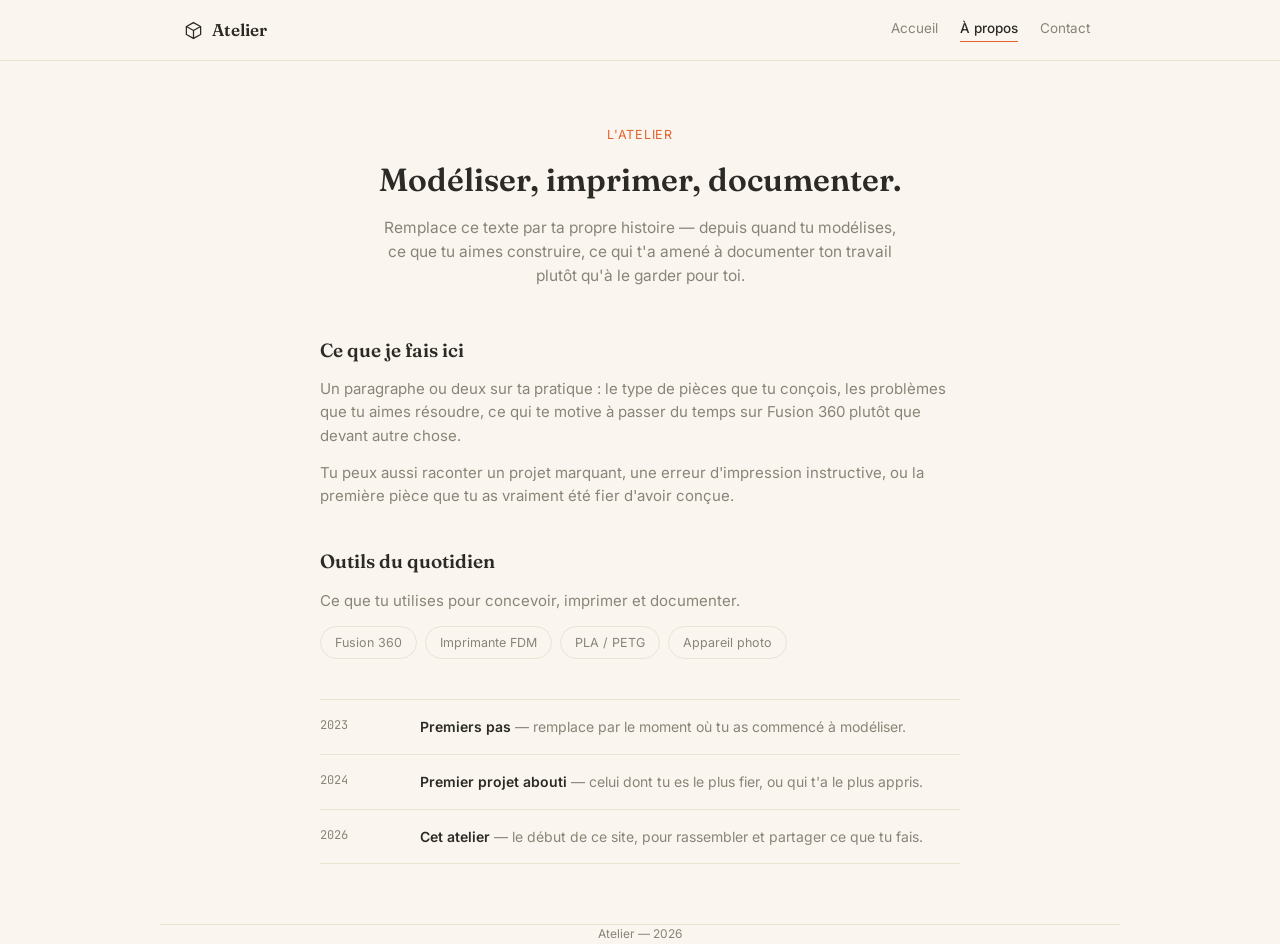
==== apropos.html @ 9c04a0ee "Add files via upload" ====
<!DOCTYPE html>
<html lang="fr">
<head>
<meta charset="UTF-8">
<meta name="viewport" content="width=device-width, initial-scale=1.0">
<meta name="description" content="À propos de l'atelier — modélisation 3D, impression et photo.">
<link rel="icon" href="data:image/svg+xml,%3Csvg xmlns='http://www.w3.org/2000/svg' viewBox='0 0 24 24'%3E%3Cpath fill='none' stroke='%232B2A26' stroke-width='1.8' d='M12 2 L21 7 L21 17 L12 22 L3 17 L3 7 Z M12 22 L12 12 M12 12 L21 7 M12 12 L3 7'/%3E%3C/svg%3E">
<title>À propos — Atelier</title>
<link rel="preconnect" href="https://fonts.googleapis.com">
<link rel="preconnect" href="https://fonts.gstatic.com" crossorigin>
<link href="https://fonts.googleapis.com/css2?family=Fraunces:opsz,wght@9..144,500;9..144,600&family=Inter:wght@400;500;600&family=JetBrains+Mono:wght@400;500&display=swap" rel="stylesheet">
<link rel="stylesheet" href="styles.css">
</head>
<body>

<header>
  <div class="wrap nav-row">
    <a href="index.html" class="logo">
      <svg viewBox="0 0 24 24"><path d="M12 2 L21 7 L21 17 L12 22 L3 17 L3 7 Z"/><path d="M12 22 L12 12 M12 12 L21 7 M12 12 L3 7"/></svg>
      <span>Atelier</span>
    </a>
    <div style="display:flex; align-items:center;">
      <div class="nav-links">
        <a href="index.html">Accueil</a>
        <a href="apropos.html" class="active">À propos</a>
        <a href="contact.html">Contact</a>
      </div>
    </div>
  </div>
</header>

<main>
  <section class="page-hero wrap">
    <p class="eyebrow">L'atelier</p>
    <h1>Modéliser, imprimer, documenter.</h1>
    <p class="lede">Remplace ce texte par ta propre histoire — depuis quand tu modélises, ce que tu aimes construire, ce qui t'a amené à documenter ton travail plutôt qu'à le garder pour toi.</p>
  </section>

  <section class="wrap">
    <div class="about-block">
      <h2>Ce que je fais ici</h2>
      <p>Un paragraphe ou deux sur ta pratique : le type de pièces que tu conçois, les problèmes que tu aimes résoudre, ce qui te motive à passer du temps sur Fusion 360 plutôt que devant autre chose.</p>
      <p>Tu peux aussi raconter un projet marquant, une erreur d'impression instructive, ou la première pièce que tu as vraiment été fier d'avoir conçue.</p>
    </div>

    <div class="about-block">
      <h2>Outils du quotidien</h2>
      <p>Ce que tu utilises pour concevoir, imprimer et documenter.</p>
      <div class="tool-pills">
        <span>Fusion 360</span>
        <span>Imprimante FDM</span>
        <span>PLA / PETG</span>
        <span>Appareil photo</span>
      </div>
    </div>
  </section>

  <div class="timeline">
    <div class="timeline-row">
      <div class="t-date mono">2023</div>
      <div class="t-text"><strong>Premiers pas</strong> — remplace par le moment où tu as commencé à modéliser.</div>
    </div>
    <div class="timeline-row">
      <div class="t-date mono">2024</div>
      <div class="t-text"><strong>Premier projet abouti</strong> — celui dont tu es le plus fier, ou qui t'a le plus appris.</div>
    </div>
    <div class="timeline-row">
      <div class="t-date mono">2026</div>
      <div class="t-text"><strong>Cet atelier</strong> — le début de ce site, pour rassembler et partager ce que tu fais.</div>
    </div>
  </div>

  <footer class="wrap"><p>Atelier — 2026</p></footer>
</main>

</body>
</html>
---- styles.css ----
:root{
  --paper:#FAF6EF; --card:#FFFFFF; --ink:#2B2A26; --ink-soft:#8A8377;
  --line:#EAE3D4; --accent:#E4602E; --accent-soft:#FBE3D6;
  --radius:14px; --maxw:960px; --green:#1B7A3D; --red:#C0392B;
}
*{box-sizing:border-box; margin:0; padding:0;}
html{scroll-behavior:smooth;}
body{background:var(--paper); color:var(--ink); font-family:'Inter', sans-serif; line-height:1.55; -webkit-font-smoothing:antialiased;}
a{color:inherit;} ::selection{background:var(--accent); color:#fff;}
.wrap{max-width:var(--maxw); margin:0 auto; padding:0 24px;}
.mono{font-family:'JetBrains Mono', monospace;}
button{font-family:inherit;}
svg.icon{width:18px; height:18px; stroke:currentColor; fill:none; stroke-width:1.8; stroke-linecap:round; stroke-linejoin:round;}

/* ---------- top bar ---------- */
header{position:sticky; top:0; z-index:30; background:rgba(250,246,239,0.9); backdrop-filter:blur(6px); border-bottom:1px solid var(--line);}
.nav-row{display:flex; align-items:center; justify-content:space-between; gap:16px; height:60px;}
.logo{display:flex; align-items:center; gap:9px; text-decoration:none;}
.logo svg{width:19px; height:19px; stroke:var(--ink); fill:none; stroke-width:1.6;}
.logo span{font-family:'Fraunces', serif; font-weight:600; font-size:17px;}
.nav-links{display:flex; align-items:center; gap:22px; margin-right:6px;}
.nav-links a{font-size:13.5px; color:var(--ink-soft); text-decoration:none; padding-bottom:2px; border-bottom:1.5px solid transparent;}
.nav-links a:hover{color:var(--accent);}
.nav-links a.active{color:var(--ink); border-color:var(--accent); font-weight:500;}
.header-actions{display:flex; align-items:center; gap:8px;}
.icon-btn{width:35px; height:35px; border-radius:50%; border:1px solid var(--line); background:var(--card); display:flex; align-items:center; justify-content:center; cursor:pointer; color:var(--ink-soft); transition:.15s; flex-shrink:0;}
.icon-btn:hover{border-color:var(--accent); color:var(--accent);}
.icon-btn.filled{background:var(--ink); border-color:var(--ink); color:#fff;}
.icon-btn.filled:hover{background:var(--accent); border-color:var(--accent);}
@media (max-width:560px){ .nav-links a{display:none;} }

/* ---------- hero (accueil + pages) ---------- */
.hero{padding:64px 0 40px; text-align:center;}
h1{font-family:'Fraunces', serif; font-weight:600; font-size:clamp(24px,3.6vw,32px); line-height:1.35; max-width:32ch; margin:0 auto 30px; color:var(--ink);}
.page-hero{padding:64px 0 8px; text-align:center;}
.page-hero .eyebrow{font-size:12.5px; letter-spacing:.06em; text-transform:uppercase; color:var(--accent); margin-bottom:14px;}
.page-hero h1{margin-bottom:14px;}
.page-hero p.lede{color:var(--ink-soft); font-size:15.5px; max-width:52ch; margin:0 auto; padding-bottom:40px;}

.search-box{max-width:540px; margin:0 auto;}
.search-field{display:flex; align-items:center; gap:10px; background:var(--card); border:1.5px solid var(--ink); border-radius:999px; padding:6px 8px 6px 20px; box-shadow:0 2px 0 var(--line);}
.search-field svg{stroke:var(--ink-soft); flex-shrink:0;}
.search-field input{flex:1; border:none; background:none; outline:none; font-family:'Inter',sans-serif; font-size:15px; color:var(--ink); padding:13px 0;}
.search-field input::placeholder{color:#B7AFA0;}
.search-field button.go{font-weight:600; font-size:14px; background:var(--accent); color:#fff; border:none; border-radius:999px; padding:12px 20px; cursor:pointer; transition:.15s; white-space:nowrap;}
.search-field button.go:hover{filter:brightness(1.06);}
.kbd-hint{font-size:11.5px; color:#B7AFA0; margin-top:12px;}
.kbd-hint kbd{border:1px solid var(--line); border-radius:4px; padding:1px 6px; font-family:'JetBrains Mono',monospace;}
.code-link{font-size:12.5px; color:var(--ink-soft); background:none; border:none; cursor:pointer; margin-top:10px; text-decoration:underline; text-underline-offset:2px;}
.code-link:hover{color:var(--accent);}
.access-banner{max-width:540px; margin:16px auto 0; background:var(--accent-soft); border-radius:10px; padding:10px 16px; font-size:12.5px; color:#9A3E17; display:none; align-items:center; justify-content:space-between; gap:10px;}
.access-banner.show{display:flex;}
.access-banner button{background:none; border:none; color:#9A3E17; text-decoration:underline; cursor:pointer; font-size:12px;}

.filter-row{display:flex; gap:18px; justify-content:center; flex-wrap:wrap; margin-top:22px;}
.filter-row button{background:none; border:none; font-size:13px; color:var(--ink-soft); cursor:pointer; padding-bottom:2px; border-bottom:1.5px solid transparent;}
.filter-row button:hover, .filter-row button.active{color:var(--ink); border-color:var(--accent);}

section{padding:32px 0;}
.results-head{display:flex; align-items:center; justify-content:space-between; gap:16px; margin-bottom:22px; flex-wrap:wrap;}
.results-head h2{font-family:'Fraunces', serif; font-weight:600; font-size:18px; color:var(--ink-soft);}
.reset-link{font-size:13px; color:var(--accent); text-decoration:none; background:none; border:none; cursor:pointer;}
.status-line, .empty-line{font-size:13.5px; color:var(--ink-soft); text-align:center; padding:24px 0; display:none;}
.status-line.show, .empty-line.show{display:block;}
.status-line .dots::after{content:''; animation:dots 1.2s steps(4,end) infinite;}
@keyframes dots{0%{content:'';} 25%{content:'.';} 50%{content:'..';} 75%{content:'...';} 100%{content:'';}}

/* ---------- cartes projet (public) ---------- */
.grid{display:grid; grid-template-columns:repeat(2, 1fr); gap:18px;}
.card{position:relative; background:var(--card); border:1px solid var(--line); border-radius:var(--radius); overflow:hidden; opacity:0; transform:translateY(8px); animation:cardIn .4s ease forwards; transition:box-shadow .2s, border-color .2s;}
@keyframes cardIn{to{opacity:1; transform:translateY(0);}}
.card:hover{box-shadow:0 6px 18px rgba(43,42,38,0.07); border-color:#DCD3BF;}
.card-visual{aspect-ratio:16/10; background:var(--accent-soft); display:flex; align-items:center; justify-content:center; position:relative;}
.card-visual img{width:100%; height:100%; object-fit:cover;}
.card-visual svg{width:30%; height:30%; stroke:#9A3E17; stroke-width:1.3;}
.card-badge{position:absolute; top:10px; left:10px; display:flex; align-items:center; gap:4px; font-size:10.5px; background:rgba(255,255,255,0.92); color:#9A3E17; padding:4px 9px; border-radius:999px;}
.card-badge svg{width:11px; height:11px;}
.card-body{padding:16px 18px 18px;}
.card-body h3{font-family:'Fraunces', serif; font-weight:600; font-size:16px; margin-bottom:4px;}
.card-cat{font-size:11px; color:var(--ink-soft); text-transform:uppercase; letter-spacing:.04em;}
.card p.desc{font-size:13.5px; color:var(--ink-soft); margin:8px 0 12px;}
.card-tags{display:flex; flex-wrap:wrap; gap:6px; margin-bottom:10px;}
.card-tags .tag{font-size:11px; color:var(--ink-soft); border:1px solid var(--line); border-radius:999px; padding:3px 10px; cursor:pointer; background:none;}
.card-tags .tag:hover{border-color:var(--accent); color:var(--accent);}
.card .detail{font-size:11.5px; color:#B7AFA0;}

/* ---------- page à propos ---------- */
.about-block{max-width:640px; margin:0 auto 40px;}
.about-block h2{font-family:'Fraunces', serif; font-weight:600; font-size:19px; margin-bottom:12px;}
.about-block p{color:var(--ink-soft); font-size:15px; margin-bottom:14px;}
.tool-pills{display:flex; flex-wrap:wrap; gap:8px; margin-top:6px;}
.tool-pills span{font-size:12.5px; border:1px solid var(--line); border-radius:999px; padding:6px 14px; color:var(--ink-soft);}
.timeline{max-width:640px; margin:0 auto 60px; border-top:1px solid var(--line);}
.timeline-row{display:flex; gap:20px; padding:16px 0; border-bottom:1px solid var(--line);}
.timeline-row .t-date{width:80px; flex-shrink:0; font-family:'JetBrains Mono',monospace; font-size:12px; color:var(--ink-soft);}
.timeline-row .t-text{font-size:14px; color:var(--ink-soft);}
.timeline-row .t-text strong{color:var(--ink); font-weight:600;}

/* ---------- page contact ---------- */
.contact-hero{text-align:center; padding:20px 0 60px;}
.contact-hero a.mail{font-family:'Fraunces', serif; font-weight:600; font-size:24px; color:var(--accent); text-decoration:none; border-bottom:2px solid var(--accent-soft);}
.contact-hero p{color:var(--ink-soft); margin:14px 0 30px; font-size:14px;}
.social-row{display:flex; gap:12px; justify-content:center; flex-wrap:wrap;}
.social-row a{display:flex; align-items:center; gap:8px; border:1px solid var(--line); border-radius:999px; padding:10px 18px; font-size:13px; text-decoration:none; color:var(--ink-soft); background:var(--card); transition:.15s;}
.social-row a:hover{border-color:var(--accent); color:var(--accent);}
.social-row svg{width:16px; height:16px;}

#contact p{color:var(--ink-soft); margin-bottom:12px;}
#contact a.mail{font-family:'Fraunces', serif; font-weight:600; font-size:18px; color:var(--accent); text-decoration:none; border-bottom:2px solid var(--accent-soft);}
footer{border-top:1px solid var(--line); padding:22px 0; text-align:center;}
footer p{font-size:12px; color:var(--ink-soft);}

/* ---------- petits modals (connexion / code / confirmation) ---------- */
.overlay{position:fixed; inset:0; background:rgba(43,42,38,0.4); display:none; align-items:flex-start; justify-content:center; padding:56px 16px; z-index:60; overflow-y:auto;}
.overlay.open{display:flex;}
.modal{background:var(--card); border-radius:16px; max-width:420px; width:100%; padding:28px 26px; margin-bottom:40px;}
.modal-head{display:flex; align-items:center; justify-content:space-between; margin-bottom:6px;}
.modal h3{font-family:'Fraunces', serif; font-size:18px;}
.modal .sub{font-size:12.5px; color:var(--ink-soft); margin-bottom:20px;}
.field{margin-bottom:13px;}
.field label{display:block; font-size:12.5px; color:var(--ink-soft); margin-bottom:5px;}
.field input, .field textarea, .field select{width:100%; border:1px solid var(--line); border-radius:8px; padding:10px 12px; font-family:'Inter',sans-serif; font-size:14px; background:var(--paper); outline:none;}
.field input:focus, .field textarea:focus{border-color:var(--accent);}
.field textarea{resize:vertical; min-height:56px;}
.field-row{display:grid; grid-template-columns:1fr 1fr; gap:12px;}
.modal-actions{display:flex; gap:10px; margin-top:18px; flex-wrap:wrap; align-items:center;}
.btn-primary{background:var(--accent); color:#fff; border:none; border-radius:8px; padding:11px 18px; font-size:13.5px; font-weight:600; cursor:pointer;}
.btn-primary:disabled{opacity:.6; cursor:default;}
.btn-ghost{background:none; border:1px solid var(--line); border-radius:8px; padding:11px 18px; font-size:13.5px; cursor:pointer; color:var(--ink);}
.btn-danger{background:none; border:1px solid #E4602E44; color:var(--accent); border-radius:8px; padding:11px 14px; font-size:13.5px; cursor:pointer;}
.form-error{font-size:12.5px; color:var(--red); margin-top:8px; display:none;}
.form-error.show{display:block;}
.close-x{background:none; border:none; cursor:pointer; color:var(--ink-soft); padding:4px;}

/* ---------- PANEL D'ADMINISTRATION ---------- */
#admin-panel{position:fixed; inset:0; background:var(--paper); z-index:100; display:none; flex-direction:column;}
#admin-panel.open{display:flex;}
.admin-topbar{display:flex; align-items:center; justify-content:space-between; padding:16px 28px; border-bottom:1px solid var(--line); background:var(--card); flex-shrink:0;}
.admin-topbar h2{font-family:'Fraunces', serif; font-size:19px;}
.admin-tabs{display:flex; gap:4px; padding:0 28px; border-bottom:1px solid var(--line); background:var(--card); flex-shrink:0; overflow-x:auto;}
.admin-tab{padding:13px 16px; font-size:13.5px; color:var(--ink-soft); background:none; border:none; cursor:pointer; border-bottom:2px solid transparent; white-space:nowrap;}
.admin-tab.active{color:var(--ink); border-color:var(--accent); font-weight:600;}
.admin-body{flex:1; overflow-y:auto; padding:28px;}
.admin-view{display:none; max-width:1180px; margin:0 auto;}
.admin-view.active{display:block;}

.dash-stats{display:flex; gap:10px; flex-wrap:wrap; margin-bottom:24px;}
.stat{background:var(--card); border:1px solid var(--line); border-radius:10px; padding:14px 20px; text-align:center; min-width:90px;}
.stat .num{font-family:'Fraunces', serif; font-weight:600; font-size:22px;}
.stat .lbl{font-size:11px; color:var(--ink-soft); text-transform:uppercase; letter-spacing:.03em;}

.proj-toolbar{display:flex; align-items:center; justify-content:space-between; gap:12px; margin-bottom:18px; flex-wrap:wrap;}
.proj-toolbar input{border:1px solid var(--line); border-radius:8px; padding:9px 14px; font-size:13.5px; background:var(--card); outline:none; width:240px; max-width:100%;}

.proj-grid{display:grid; grid-template-columns:repeat(auto-fill, minmax(170px,1fr)); gap:16px;}
.proj-card{border:1px solid var(--line); border-radius:12px; overflow:hidden; cursor:pointer; background:var(--card); transition:.15s; text-align:left;}
.proj-card:hover{box-shadow:0 6px 16px rgba(43,42,38,0.08); border-color:#DCD3BF;}
.proj-card.active{outline:2px solid var(--accent); outline-offset:-1px;}
.proj-card .pc-thumb{aspect-ratio:4/3; background:var(--accent-soft); display:flex; align-items:center; justify-content:center; position:relative;}
.proj-card .pc-thumb img{width:100%; height:100%; object-fit:cover;}
.proj-card .pc-thumb svg{width:26%; height:26%; stroke:#9A3E17; stroke-width:1.3;}
.proj-card .pc-badge{position:absolute; top:8px; left:8px; font-size:9px; background:rgba(255,255,255,0.92); padding:2px 7px; border-radius:999px; color:#9A3E17;}
.proj-card .pc-info{padding:10px 12px;}
.proj-card .pc-title{font-size:12.5px; font-weight:500; white-space:nowrap; overflow:hidden; text-overflow:ellipsis;}
.proj-card .pc-cat{font-size:10.5px; color:var(--ink-soft); margin-top:2px;}
.proj-card.add-new{display:flex; align-items:center; justify-content:center; flex-direction:column; gap:8px; aspect-ratio:auto; min-height:100%; border-style:dashed; color:var(--ink-soft);}
.proj-card.add-new:hover{color:var(--accent); border-color:var(--accent);}
.proj-card.add-new svg{width:22px; height:22px;}
.proj-card.add-new span{font-size:12px;}
.proj-grid-empty{grid-column:1/-1; text-align:center; color:var(--ink-soft); font-size:13px; padding:30px 0;}

/* slide-over panel d'édition */
#proj-panel-backdrop{position:fixed; inset:0; background:rgba(43,42,38,0.32); z-index:105; display:none;}
#proj-panel-backdrop.open{display:block;}
#proj-panel{position:fixed; top:0; right:0; height:100%; width:440px; max-width:94vw; background:var(--card); box-shadow:-10px 0 30px rgba(0,0,0,0.14); transform:translateX(100%); transition:transform .25s ease; z-index:110; display:flex; flex-direction:column;}
#proj-panel.open{transform:translateX(0);}
.pp-head{display:flex; align-items:center; justify-content:space-between; padding:20px 24px; border-bottom:1px solid var(--line); flex-shrink:0;}
.pp-head h3{font-family:'Fraunces', serif; font-size:17px;}
.pp-body{flex:1; overflow-y:auto; padding:22px 24px;}
.pp-foot{padding:16px 24px; border-top:1px solid var(--line); display:flex; gap:10px; flex-wrap:wrap; flex-shrink:0;}

.visibility-choice{display:flex; gap:10px;}
.vis-opt{flex:1; border:1px solid var(--line); border-radius:8px; padding:10px 12px; cursor:pointer; text-align:center; font-size:13px; color:var(--ink-soft);}
.vis-opt.active{border-color:var(--accent); background:var(--accent-soft); color:#9A3E17; font-weight:600;}
.vis-opt input{display:none;}

.dropzone{border:2px dashed var(--line); border-radius:12px; padding:22px; text-align:center; cursor:pointer; color:var(--ink-soft); font-size:12.5px; transition:.15s;}
.dropzone.drag{border-color:var(--accent); background:var(--accent-soft); color:var(--accent);}
.dropzone img{max-width:100%; max-height:180px; border-radius:8px; margin-bottom:8px; display:block; margin-left:auto; margin-right:auto;}
.dropzone .dz-icon{margin-bottom:8px;}
.dropzone .dz-remove{display:inline-block; margin-top:6px; font-size:12px; color:var(--accent); text-decoration:underline;}

.access-form{background:var(--card); border:1px solid var(--line); border-radius:12px; padding:24px; margin-bottom:24px;}
.scope-list{max-height:180px; overflow-y:auto; border:1px solid var(--line); border-radius:8px; padding:10px; margin-top:8px;}
.scope-list label{display:flex; align-items:center; gap:8px; font-size:13px; padding:5px 0; cursor:pointer;}
.codes-table{width:100%; border-collapse:collapse;}
.codes-table th{text-align:left; font-size:11px; text-transform:uppercase; color:var(--ink-soft); padding:8px 10px; border-bottom:1px solid var(--line);}
.codes-table td{padding:10px; border-bottom:1px solid var(--line); font-size:13px;}
.code-pill{font-family:'JetBrains Mono',monospace; background:var(--accent-soft); color:#9A3E17; padding:3px 9px; border-radius:6px; font-size:12.5px;}
.codes-table button{background:none; border:1px solid var(--line); border-radius:6px; padding:5px 10px; font-size:12px; cursor:pointer; color:var(--ink-soft);}
.codes-table button:hover{border-color:var(--accent); color:var(--accent);}

#toast-stack{position:fixed; bottom:20px; right:20px; z-index:120; display:flex; flex-direction:column; gap:8px;}
.toast{background:var(--ink); color:#fff; font-size:13px; padding:11px 16px; border-radius:8px; box-shadow:0 6px 20px rgba(0,0,0,0.18); opacity:0; transform:translateY(8px); animation:toastIn .25s ease forwards;}
.toast.err{background:var(--red);}
.toast.ok{background:var(--green);}
@keyframes toastIn{to{opacity:1; transform:translateY(0);}}

@media (max-width: 620px){
  .grid{grid-template-columns:1fr;}
  .search-field{flex-wrap:wrap; padding:14px; border-radius:18px;}
  .search-field input{width:100%; padding:6px 0;}
  .search-field button.go{width:100%;}
  .field-row{grid-template-columns:1fr;}
  .admin-body{padding:18px;}
  .admin-topbar, .admin-tabs{padding-left:18px; padding-right:18px;}
  #proj-panel{width:100vw; max-width:100vw;}
}
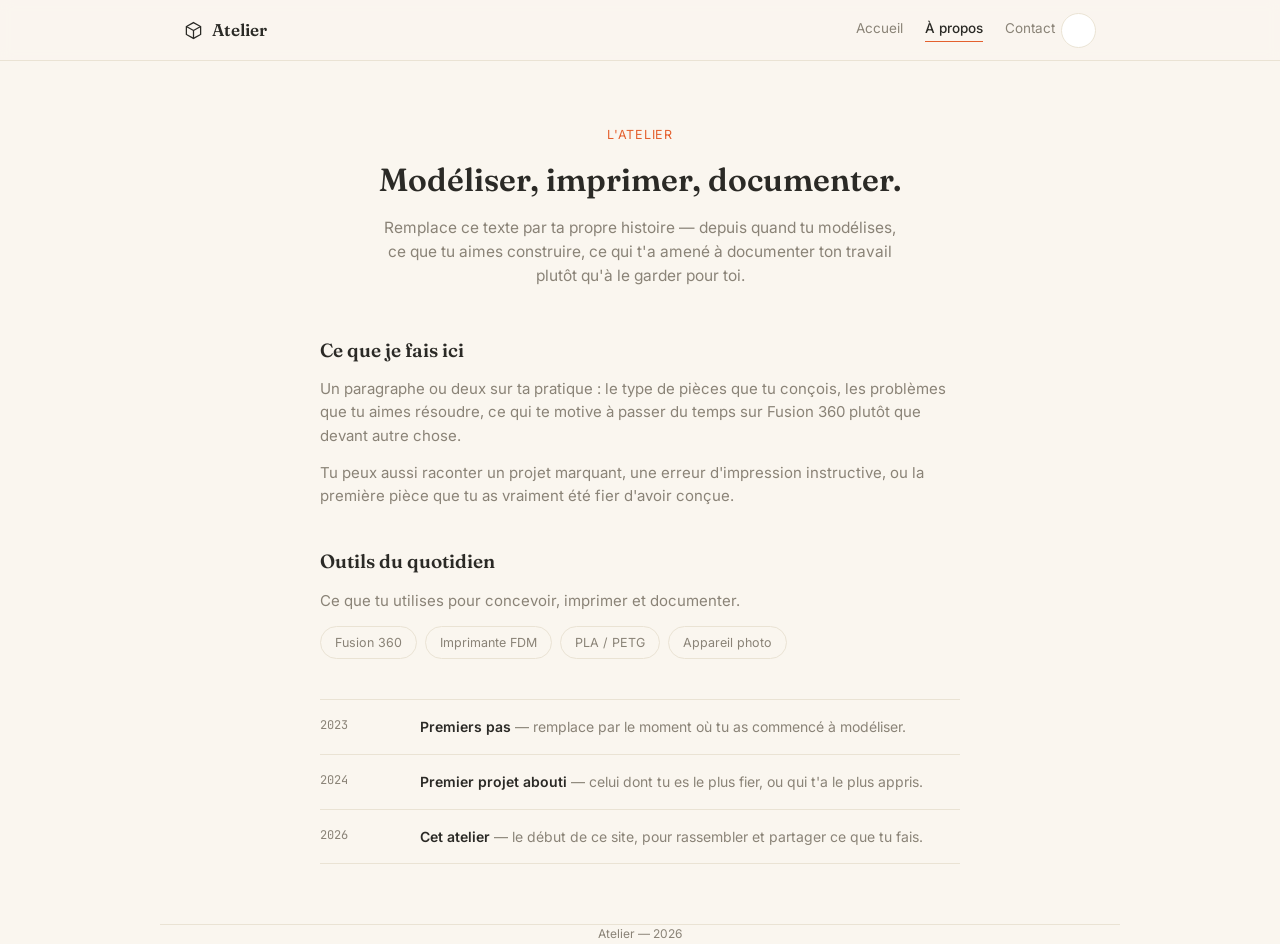
==== commit 42c0938f: "Update apropos.html" ====
--- a/apropos.html
+++ b/apropos.html
@@ -4,12 +4,14 @@
 <meta charset="UTF-8">
 <meta name="viewport" content="width=device-width, initial-scale=1.0">
 <meta name="description" content="À propos de l'atelier — modélisation 3D, impression et photo.">
+<script>(function(){try{var t=localStorage.getItem('theme')||(matchMedia('(prefers-color-scheme: dark)').matches?'dark':'light');document.documentElement.setAttribute('data-theme',t);}catch(e){}})();</script>
 <link rel="icon" href="data:image/svg+xml,%3Csvg xmlns='http://www.w3.org/2000/svg' viewBox='0 0 24 24'%3E%3Cpath fill='none' stroke='%232B2A26' stroke-width='1.8' d='M12 2 L21 7 L21 17 L12 22 L3 17 L3 7 Z M12 22 L12 12 M12 12 L21 7 M12 12 L3 7'/%3E%3C/svg%3E">
 <title>À propos — Atelier</title>
 <link rel="preconnect" href="https://fonts.googleapis.com">
 <link rel="preconnect" href="https://fonts.gstatic.com" crossorigin>
 <link href="https://fonts.googleapis.com/css2?family=Fraunces:opsz,wght@9..144,500;9..144,600&family=Inter:wght@400;500;600&family=JetBrains+Mono:wght@400;500&display=swap" rel="stylesheet">
 <link rel="stylesheet" href="styles.css">
+<script src="theme.js" defer></script>
 </head>
 <body>
 
@@ -25,6 +27,9 @@
         <a href="apropos.html" class="active">À propos</a>
         <a href="contact.html">Contact</a>
       </div>
+      <button class="icon-btn" id="theme-toggle" title="Changer de thème" aria-label="Changer de thème">
+        <svg class="icon" id="theme-icon" viewBox="0 0 24 24"></svg>
+      </button>
     </div>
   </div>
 </header>
--- a/styles.css
+++ b/styles.css
@@ -1,8 +1,17 @@
 :root{
   --paper:#FAF6EF; --card:#FFFFFF; --ink:#2B2A26; --ink-soft:#8A8377;
-  --line:#EAE3D4; --accent:#E4602E; --accent-soft:#FBE3D6;
+  --line:#EAE3D4; --accent:#E4602E; --accent-soft:#FBE3D6; --accent-ink:#9A3E17;
+  --ink-faint:#B7AFA0; --line-strong:#DCD3BF; --surface-strong:#2B2A26;
   --radius:14px; --maxw:960px; --green:#1B7A3D; --red:#C0392B;
+  color-scheme:light;
 }
+:root[data-theme="dark"]{
+  --paper:#1E1C18; --card:#28251F; --ink:#F1ECE1; --ink-soft:#A79E8D;
+  --line:#3B362D; --accent:#F0713C; --accent-soft:#3E2A1C; --accent-ink:#FFB899;
+  --ink-faint:#726B5B; --line-strong:#4A443A; --surface-strong:#F1ECE1;
+  color-scheme:dark;
+}
+:root[data-theme="dark"] .icon-btn.filled{ color:#1E1C18; }
 *{box-sizing:border-box; margin:0; padding:0;}
 html{scroll-behavior:smooth;}
 body{background:var(--paper); color:var(--ink); font-family:'Inter', sans-serif; line-height:1.55; -webkit-font-smoothing:antialiased;}
@@ -13,7 +22,7 @@
 svg.icon{width:18px; height:18px; stroke:currentColor; fill:none; stroke-width:1.8; stroke-linecap:round; stroke-linejoin:round;}
 
 /* ---------- top bar ---------- */
-header{position:sticky; top:0; z-index:30; background:rgba(250,246,239,0.9); backdrop-filter:blur(6px); border-bottom:1px solid var(--line);}
+header{position:sticky; top:0; z-index:30; background:color-mix(in srgb, var(--paper) 90%, transparent); backdrop-filter:blur(6px); border-bottom:1px solid var(--line);}
 .nav-row{display:flex; align-items:center; justify-content:space-between; gap:16px; height:60px;}
 .logo{display:flex; align-items:center; gap:9px; text-decoration:none;}
 .logo svg{width:19px; height:19px; stroke:var(--ink); fill:none; stroke-width:1.6;}
@@ -25,8 +34,8 @@
 .header-actions{display:flex; align-items:center; gap:8px;}
 .icon-btn{width:35px; height:35px; border-radius:50%; border:1px solid var(--line); background:var(--card); display:flex; align-items:center; justify-content:center; cursor:pointer; color:var(--ink-soft); transition:.15s; flex-shrink:0;}
 .icon-btn:hover{border-color:var(--accent); color:var(--accent);}
-.icon-btn.filled{background:var(--ink); border-color:var(--ink); color:#fff;}
-.icon-btn.filled:hover{background:var(--accent); border-color:var(--accent);}
+.icon-btn.filled{background:var(--surface-strong); border-color:var(--surface-strong); color:#fff;}
+.icon-btn.filled:hover{background:var(--accent); border-color:var(--accent); color:#fff;}
 @media (max-width:560px){ .nav-links a{display:none;} }
 
 /* ---------- hero (accueil + pages) ---------- */
@@ -41,16 +50,16 @@
 .search-field{display:flex; align-items:center; gap:10px; background:var(--card); border:1.5px solid var(--ink); border-radius:999px; padding:6px 8px 6px 20px; box-shadow:0 2px 0 var(--line);}
 .search-field svg{stroke:var(--ink-soft); flex-shrink:0;}
 .search-field input{flex:1; border:none; background:none; outline:none; font-family:'Inter',sans-serif; font-size:15px; color:var(--ink); padding:13px 0;}
-.search-field input::placeholder{color:#B7AFA0;}
+.search-field input::placeholder{color:var(--ink-faint);}
 .search-field button.go{font-weight:600; font-size:14px; background:var(--accent); color:#fff; border:none; border-radius:999px; padding:12px 20px; cursor:pointer; transition:.15s; white-space:nowrap;}
 .search-field button.go:hover{filter:brightness(1.06);}
-.kbd-hint{font-size:11.5px; color:#B7AFA0; margin-top:12px;}
+.kbd-hint{font-size:11.5px; color:var(--ink-faint); margin-top:12px;}
 .kbd-hint kbd{border:1px solid var(--line); border-radius:4px; padding:1px 6px; font-family:'JetBrains Mono',monospace;}
 .code-link{font-size:12.5px; color:var(--ink-soft); background:none; border:none; cursor:pointer; margin-top:10px; text-decoration:underline; text-underline-offset:2px;}
 .code-link:hover{color:var(--accent);}
-.access-banner{max-width:540px; margin:16px auto 0; background:var(--accent-soft); border-radius:10px; padding:10px 16px; font-size:12.5px; color:#9A3E17; display:none; align-items:center; justify-content:space-between; gap:10px;}
+.access-banner{max-width:540px; margin:16px auto 0; background:var(--accent-soft); border-radius:10px; padding:10px 16px; font-size:12.5px; color:var(--accent-ink); display:none; align-items:center; justify-content:space-between; gap:10px;}
 .access-banner.show{display:flex;}
-.access-banner button{background:none; border:none; color:#9A3E17; text-decoration:underline; cursor:pointer; font-size:12px;}
+.access-banner button{background:none; border:none; color:var(--accent-ink); text-decoration:underline; cursor:pointer; font-size:12px;}
 
 .filter-row{display:flex; gap:18px; justify-content:center; flex-wrap:wrap; margin-top:22px;}
 .filter-row button{background:none; border:none; font-size:13px; color:var(--ink-soft); cursor:pointer; padding-bottom:2px; border-bottom:1.5px solid transparent;}
@@ -69,10 +78,10 @@
 .grid{display:grid; grid-template-columns:repeat(2, 1fr); gap:18px;}
 .card{position:relative; background:var(--card); border:1px solid var(--line); border-radius:var(--radius); overflow:hidden; opacity:0; transform:translateY(8px); animation:cardIn .4s ease forwards; transition:box-shadow .2s, border-color .2s;}
 @keyframes cardIn{to{opacity:1; transform:translateY(0);}}
-.card:hover{box-shadow:0 6px 18px rgba(43,42,38,0.07); border-color:#DCD3BF;}
+.card:hover{box-shadow:0 6px 18px rgba(43,42,38,0.07); border-color:var(--line-strong);}
 .card-visual{aspect-ratio:16/10; background:var(--accent-soft); display:flex; align-items:center; justify-content:center; position:relative;}
 .card-visual img{width:100%; height:100%; object-fit:cover;}
-.card-visual svg{width:30%; height:30%; stroke:#9A3E17; stroke-width:1.3;}
+.card-visual svg{width:30%; height:30%; stroke:var(--accent-ink); stroke-width:1.3;}
 .card-badge{position:absolute; top:10px; left:10px; display:flex; align-items:center; gap:4px; font-size:10.5px; background:rgba(255,255,255,0.92); color:#9A3E17; padding:4px 9px; border-radius:999px;}
 .card-badge svg{width:11px; height:11px;}
 .card-body{padding:16px 18px 18px;}
@@ -82,7 +91,7 @@
 .card-tags{display:flex; flex-wrap:wrap; gap:6px; margin-bottom:10px;}
 .card-tags .tag{font-size:11px; color:var(--ink-soft); border:1px solid var(--line); border-radius:999px; padding:3px 10px; cursor:pointer; background:none;}
 .card-tags .tag:hover{border-color:var(--accent); color:var(--accent);}
-.card .detail{font-size:11.5px; color:#B7AFA0;}
+.card .detail{font-size:11.5px; color:var(--ink-faint);}
 
 /* ---------- page à propos ---------- */
 .about-block{max-width:640px; margin:0 auto 40px;}
@@ -154,11 +163,11 @@
 
 .proj-grid{display:grid; grid-template-columns:repeat(auto-fill, minmax(170px,1fr)); gap:16px;}
 .proj-card{border:1px solid var(--line); border-radius:12px; overflow:hidden; cursor:pointer; background:var(--card); transition:.15s; text-align:left;}
-.proj-card:hover{box-shadow:0 6px 16px rgba(43,42,38,0.08); border-color:#DCD3BF;}
+.proj-card:hover{box-shadow:0 6px 16px rgba(43,42,38,0.08); border-color:var(--line-strong);}
 .proj-card.active{outline:2px solid var(--accent); outline-offset:-1px;}
 .proj-card .pc-thumb{aspect-ratio:4/3; background:var(--accent-soft); display:flex; align-items:center; justify-content:center; position:relative;}
 .proj-card .pc-thumb img{width:100%; height:100%; object-fit:cover;}
-.proj-card .pc-thumb svg{width:26%; height:26%; stroke:#9A3E17; stroke-width:1.3;}
+.proj-card .pc-thumb svg{width:26%; height:26%; stroke:var(--accent-ink); stroke-width:1.3;}
 .proj-card .pc-badge{position:absolute; top:8px; left:8px; font-size:9px; background:rgba(255,255,255,0.92); padding:2px 7px; border-radius:999px; color:#9A3E17;}
 .proj-card .pc-info{padding:10px 12px;}
 .proj-card .pc-title{font-size:12.5px; font-weight:500; white-space:nowrap; overflow:hidden; text-overflow:ellipsis;}
@@ -181,7 +190,7 @@
 
 .visibility-choice{display:flex; gap:10px;}
 .vis-opt{flex:1; border:1px solid var(--line); border-radius:8px; padding:10px 12px; cursor:pointer; text-align:center; font-size:13px; color:var(--ink-soft);}
-.vis-opt.active{border-color:var(--accent); background:var(--accent-soft); color:#9A3E17; font-weight:600;}
+.vis-opt.active{border-color:var(--accent); background:var(--accent-soft); color:var(--accent-ink); font-weight:600;}
 .vis-opt input{display:none;}
 
 .dropzone{border:2px dashed var(--line); border-radius:12px; padding:22px; text-align:center; cursor:pointer; color:var(--ink-soft); font-size:12.5px; transition:.15s;}
@@ -196,12 +205,12 @@
 .codes-table{width:100%; border-collapse:collapse;}
 .codes-table th{text-align:left; font-size:11px; text-transform:uppercase; color:var(--ink-soft); padding:8px 10px; border-bottom:1px solid var(--line);}
 .codes-table td{padding:10px; border-bottom:1px solid var(--line); font-size:13px;}
-.code-pill{font-family:'JetBrains Mono',monospace; background:var(--accent-soft); color:#9A3E17; padding:3px 9px; border-radius:6px; font-size:12.5px;}
+.code-pill{font-family:'JetBrains Mono',monospace; background:var(--accent-soft); color:var(--accent-ink); padding:3px 9px; border-radius:6px; font-size:12.5px;}
 .codes-table button{background:none; border:1px solid var(--line); border-radius:6px; padding:5px 10px; font-size:12px; cursor:pointer; color:var(--ink-soft);}
 .codes-table button:hover{border-color:var(--accent); color:var(--accent);}
 
 #toast-stack{position:fixed; bottom:20px; right:20px; z-index:120; display:flex; flex-direction:column; gap:8px;}
-.toast{background:var(--ink); color:#fff; font-size:13px; padding:11px 16px; border-radius:8px; box-shadow:0 6px 20px rgba(0,0,0,0.18); opacity:0; transform:translateY(8px); animation:toastIn .25s ease forwards;}
+.toast{background:#2B2A26; color:#fff; font-size:13px; padding:11px 16px; border-radius:8px; box-shadow:0 6px 20px rgba(0,0,0,0.18); opacity:0; transform:translateY(8px); animation:toastIn .25s ease forwards;}
 .toast.err{background:var(--red);}
 .toast.ok{background:var(--green);}
 @keyframes toastIn{to{opacity:1; transform:translateY(0);}}
@@ -216,3 +225,44 @@
   .admin-topbar, .admin-tabs{padding-left:18px; padding-right:18px;}
   #proj-panel{width:100vw; max-width:100vw;}
 }
+
+/* ---------- barre de filtres (accueil) ---------- */
+.filter-bar{display:flex; flex-wrap:wrap; gap:12px; align-items:center; justify-content:center; margin-top:8px;}
+.filter-bar select{border:1px solid var(--line); border-radius:8px; padding:8px 12px; font-size:13px; background:var(--card); color:var(--ink); outline:none; cursor:pointer;}
+.access-toggle{display:flex; gap:2px; background:var(--card); border:1px solid var(--line); border-radius:999px; padding:3px;}
+.access-toggle button{background:none; border:none; font-size:12px; padding:6px 12px; border-radius:999px; color:var(--ink-soft); cursor:pointer;}
+.access-toggle button.active{background:var(--accent); color:#fff;}
+
+/* ---------- cartes cliquables + stats ---------- */
+.card{cursor:pointer;}
+.card-stats{display:flex; gap:14px; margin-top:2px; font-size:11.5px; color:var(--ink-soft);}
+.card-stats span{display:flex; align-items:center; gap:4px;}
+.card-stats svg{width:13px; height:13px; stroke:currentColor;}
+
+/* ---------- vue détail ---------- */
+.detail-visual{aspect-ratio:16/9; border-radius:12px; overflow:hidden; background:var(--accent-soft); display:flex; align-items:center; justify-content:center; margin-bottom:18px;}
+.detail-visual img{width:100%; height:100%; object-fit:cover;}
+.detail-visual svg{width:22%; height:22%; stroke:var(--accent-ink);}
+.detail-meta{display:flex; align-items:center; gap:10px; margin-bottom:8px; flex-wrap:wrap;}
+.detail-cat{font-size:11.5px; color:var(--ink-soft); text-transform:uppercase; letter-spacing:.04em;}
+#d-title{font-family:'Fraunces',serif; font-weight:600; font-size:22px;}
+.detail-desc{color:var(--ink-soft); font-size:14.5px; margin:14px 0;}
+.detail-tags{display:flex; flex-wrap:wrap; gap:6px; margin-bottom:6px;}
+.like-row{display:flex; align-items:center; gap:14px; margin:18px 0;}
+.like-btn{display:flex; align-items:center; gap:8px; border:1px solid var(--line); border-radius:999px; padding:9px 18px; background:var(--card); cursor:pointer; font-size:13.5px; color:var(--ink); transition:.15s;}
+.like-btn svg{width:17px; height:17px; stroke:var(--accent); fill:none; transition:.15s;}
+.like-btn.liked{background:var(--accent-soft); border-color:var(--accent);}
+.like-btn.liked svg{fill:var(--accent);}
+.detail-divider{border-top:1px solid var(--line); margin:22px 0;}
+.comment-form{display:flex; flex-direction:column; gap:10px; margin-bottom:20px;}
+.comment-form input, .comment-form textarea{border:1px solid var(--line); border-radius:8px; padding:10px 12px; font-size:13.5px; background:var(--paper); outline:none; font-family:'Inter',sans-serif;}
+.comment-form textarea{min-height:70px; resize:vertical;}
+.comment-item{padding:14px 0; border-bottom:1px solid var(--line);}
+.comment-item:last-child{border-bottom:none;}
+.comment-head{display:flex; align-items:center; justify-content:space-between; margin-bottom:4px; gap:10px;}
+.comment-author{font-weight:600; font-size:13.5px;}
+.comment-date{font-size:11px; color:var(--ink-faint); white-space:nowrap;}
+.comment-text{font-size:13.5px; color:var(--ink-soft);}
+.comment-del{background:none; border:none; color:var(--ink-faint); cursor:pointer; font-size:11px; flex-shrink:0;}
+.comment-del:hover{color:var(--red);}
+.comments-empty{font-size:13px; color:var(--ink-soft); padding:6px 0 14px;}
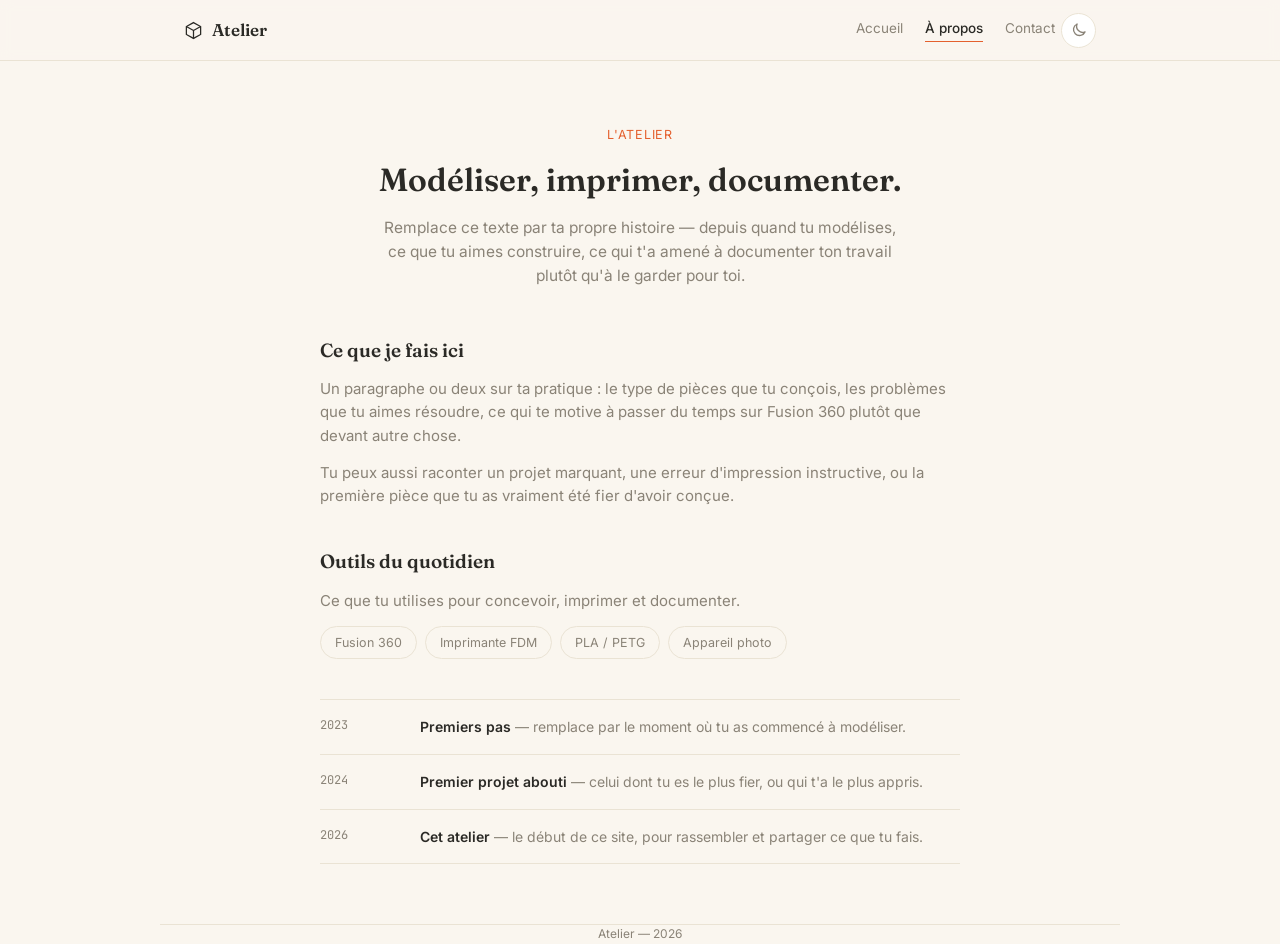
==== commit cfa52d4f: "Update apropos.html" ====
--- a/apropos.html
+++ b/apropos.html
@@ -10,8 +10,8 @@
 <link rel="preconnect" href="https://fonts.googleapis.com">
 <link rel="preconnect" href="https://fonts.gstatic.com" crossorigin>
 <link href="https://fonts.googleapis.com/css2?family=Fraunces:opsz,wght@9..144,500;9..144,600&family=Inter:wght@400;500;600&family=JetBrains+Mono:wght@400;500&display=swap" rel="stylesheet">
-<link rel="stylesheet" href="styles.css">
-<script src="theme.js" defer></script>
+<link rel="stylesheet" href="styles.css?v=3">
+<script src="theme.js?v=3" defer></script>
 </head>
 <body>
 
--- a/styles.css
+++ b/styles.css
@@ -146,9 +146,6 @@
 #admin-panel.open{display:flex;}
 .admin-topbar{display:flex; align-items:center; justify-content:space-between; padding:16px 28px; border-bottom:1px solid var(--line); background:var(--card); flex-shrink:0;}
 .admin-topbar h2{font-family:'Fraunces', serif; font-size:19px;}
-.admin-tabs{display:flex; gap:4px; padding:0 28px; border-bottom:1px solid var(--line); background:var(--card); flex-shrink:0; overflow-x:auto;}
-.admin-tab{padding:13px 16px; font-size:13.5px; color:var(--ink-soft); background:none; border:none; cursor:pointer; border-bottom:2px solid transparent; white-space:nowrap;}
-.admin-tab.active{color:var(--ink); border-color:var(--accent); font-weight:600;}
 .admin-body{flex:1; overflow-y:auto; padding:28px;}
 .admin-view{display:none; max-width:1180px; margin:0 auto;}
 .admin-view.active{display:block;}
@@ -222,7 +219,7 @@
   .search-field button.go{width:100%;}
   .field-row{grid-template-columns:1fr;}
   .admin-body{padding:18px;}
-  .admin-topbar, .admin-tabs{padding-left:18px; padding-right:18px;}
+  .admin-topbar{padding-left:18px; padding-right:18px;}
   #proj-panel{width:100vw; max-width:100vw;}
 }
 
@@ -266,3 +263,73 @@
 .comment-del{background:none; border:none; color:var(--ink-faint); cursor:pointer; font-size:11px; flex-shrink:0;}
 .comment-del:hover{color:var(--red);}
 .comments-empty{font-size:13px; color:var(--ink-soft); padding:6px 0 14px;}
+
+/* ---------- vrai menu de filtre (accueil) ---------- */
+.filters-toolbar{display:flex; align-items:center; justify-content:center; gap:10px; margin-top:22px; position:relative; flex-wrap:wrap;}
+.filter-toggle-btn{
+  display:flex; align-items:center; gap:8px; background:var(--card); border:1px solid var(--line); border-radius:999px;
+  padding:10px 18px; font-size:13px; color:var(--ink); cursor:pointer; transition:.15s;
+}
+.filter-toggle-btn:hover{border-color:var(--accent); color:var(--accent);}
+.filter-toggle-btn svg{width:15px; height:15px; stroke:currentColor;}
+.filter-count{background:var(--accent); color:#fff; font-size:10.5px; border-radius:999px; padding:1px 7px; font-family:'JetBrains Mono',monospace;}
+
+.filter-panel{
+  position:absolute; top:calc(100% + 10px); left:50%; transform:translateX(-50%);
+  background:var(--card); border:1px solid var(--line); border-radius:14px; box-shadow:0 12px 32px rgba(0,0,0,0.14);
+  width:340px; max-width:92vw; padding:20px; z-index:40; display:none; text-align:left;
+}
+.filter-panel.open{display:block;}
+.filter-section{margin-bottom:18px;}
+.filter-section:last-child{margin-bottom:0;}
+.filter-section h4{font-size:11px; text-transform:uppercase; letter-spacing:.05em; color:var(--ink-soft); margin-bottom:10px;}
+.filter-options{display:flex; flex-wrap:wrap; gap:8px;}
+.filter-chip{
+  font-size:12.5px; border:1px solid var(--line); border-radius:999px; padding:6px 13px; background:var(--paper);
+  color:var(--ink-soft); cursor:pointer; transition:.15s;
+}
+.filter-chip:hover{border-color:var(--accent);}
+.filter-chip.active{background:var(--accent); border-color:var(--accent); color:#fff; font-weight:500;}
+.filter-radio-list{display:flex; flex-direction:column; gap:2px;}
+.filter-radio-list label{display:flex; align-items:center; gap:9px; font-size:13px; padding:7px 6px; border-radius:8px; cursor:pointer; color:var(--ink);}
+.filter-radio-list label:hover{background:var(--paper);}
+.filter-radio-list input{accent-color:var(--accent);}
+.filter-panel-foot{display:flex; justify-content:space-between; align-items:center; margin-top:18px; padding-top:16px; border-top:1px solid var(--line);}
+.filter-panel-foot button{font-size:12.5px; background:none; border:none; cursor:pointer;}
+#filter-reset-all{color:var(--ink-soft);}
+#filter-reset-all:hover{color:var(--red);}
+#filter-apply{color:var(--accent); font-weight:600;}
+
+.active-chips{display:flex; flex-wrap:wrap; gap:8px; justify-content:center; margin-top:16px;}
+.active-chip{
+  display:flex; align-items:center; gap:6px; background:var(--accent-soft); color:var(--accent-ink);
+  border-radius:999px; padding:5px 8px 5px 13px; font-size:12px;
+}
+.active-chip button{background:none; border:none; color:var(--accent-ink); cursor:pointer; display:flex; padding:2px;}
+.active-chip svg{width:11px; height:11px;}
+
+/* ---------- panel d'administration en sidebar ---------- */
+.admin-shell{flex:1; display:flex; min-height:0;}
+.admin-sidebar{width:210px; flex-shrink:0; border-right:1px solid var(--line); background:var(--card); padding:18px 12px; display:flex; flex-direction:column; gap:2px;}
+.admin-sidebar button{
+  display:flex; align-items:center; gap:10px; text-align:left; background:none; border:none; border-radius:9px;
+  padding:11px 12px; font-size:13.5px; color:var(--ink-soft); cursor:pointer; transition:.15s;
+}
+.admin-sidebar button:hover{background:var(--paper); color:var(--ink);}
+.admin-sidebar button.active{background:var(--accent-soft); color:var(--accent-ink); font-weight:600;}
+.admin-sidebar button svg{width:16px; height:16px; stroke:currentColor; flex-shrink:0;}
+.admin-main{flex:1; overflow-y:auto; padding:28px 32px; min-width:0;}
+
+.mod-table{width:100%; border-collapse:collapse;}
+.mod-table th{text-align:left; font-size:11px; text-transform:uppercase; color:var(--ink-soft); padding:8px 10px; border-bottom:1px solid var(--line);}
+.mod-table td{padding:10px; border-bottom:1px solid var(--line); font-size:13px; vertical-align:top;}
+.mod-table .mt-content{max-width:340px; color:var(--ink-soft);}
+.mod-table .mt-proj{font-weight:500; white-space:nowrap;}
+.mod-table button{background:none; border:1px solid var(--line); border-radius:6px; padding:5px 10px; font-size:12px; cursor:pointer; color:var(--ink-soft);}
+.mod-table button:hover{border-color:var(--red); color:var(--red);}
+
+@media (max-width: 900px){
+  .admin-shell{flex-direction:column;}
+  .admin-sidebar{width:100%; flex-direction:row; overflow-x:auto; border-right:none; border-bottom:1px solid var(--line); padding:10px 12px;}
+  .admin-main{padding:20px;}
+}
